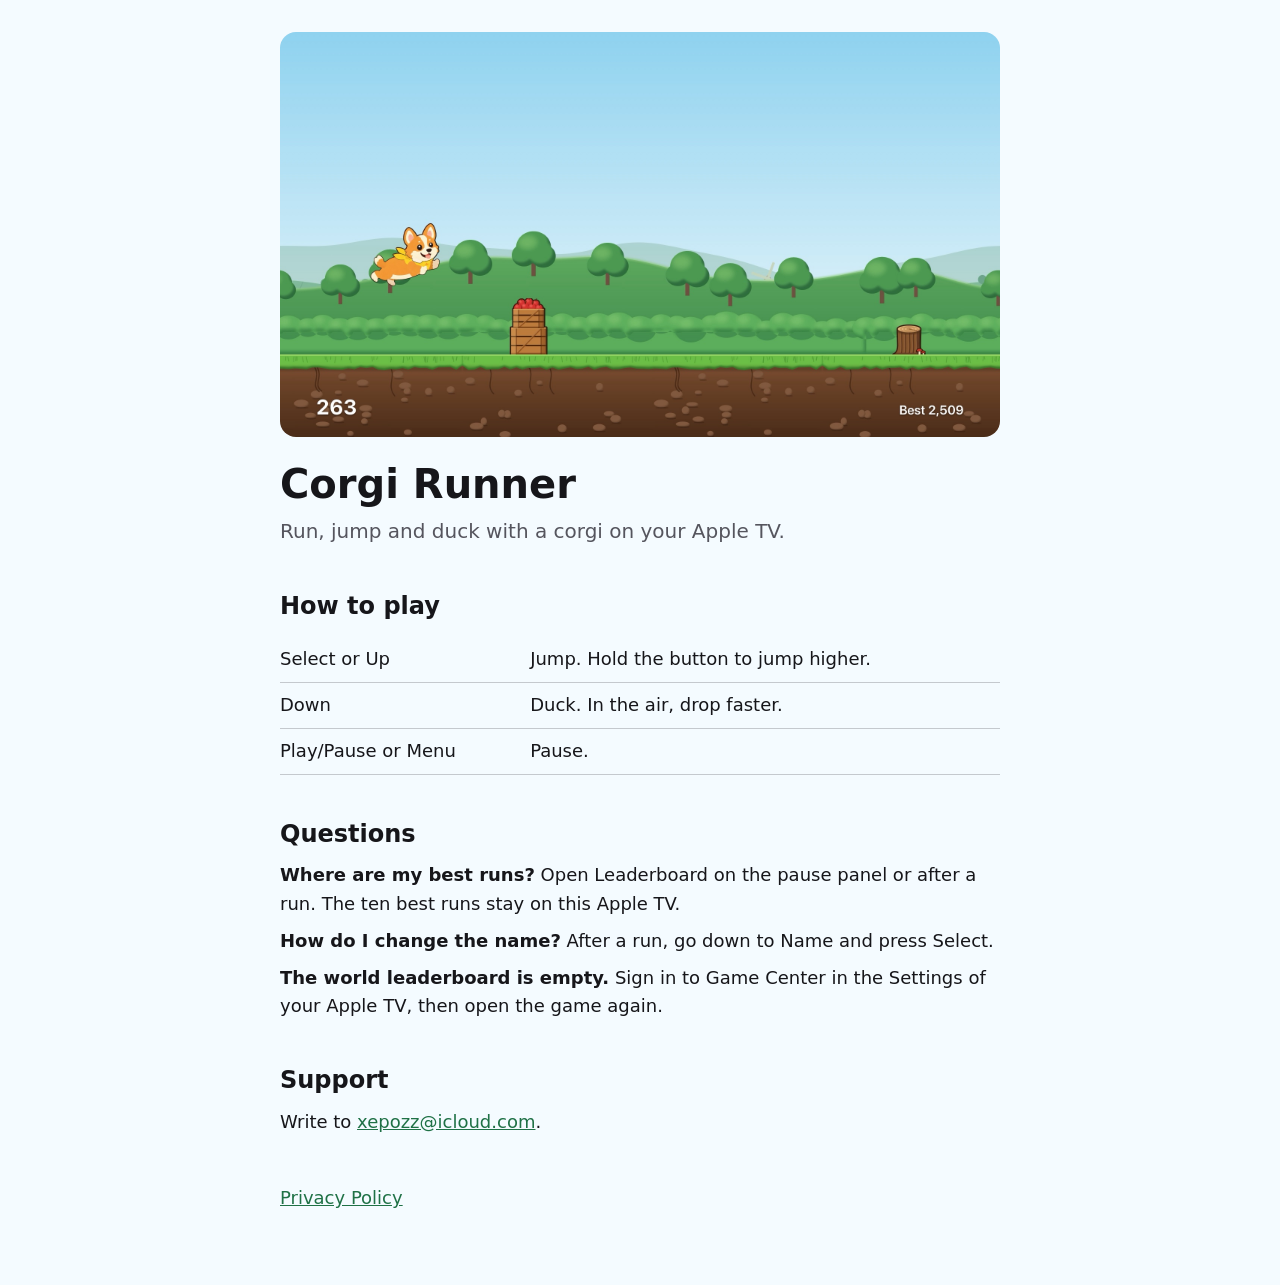
==== index.html @ 6d64ce17 "Corgi Runner: site and privacy policy" ====
<!DOCTYPE html>
<html lang="en">
<head>
<meta charset="UTF-8">
<meta name="viewport" content="width=device-width, initial-scale=1">
<title>Corgi Runner for Apple TV</title>
<meta name="description" content="Corgi Runner is an arcade game for Apple TV: run, jump and duck with a corgi through three worlds.">
<link rel="stylesheet" href="style.css">
</head>
<body>
<main>
<img src="corgi-runner.jpg" width="1920" height="1080" alt="A corgi jumps over a crate of apples on green hills">
<h1>Corgi Runner</h1>
<p class="lead">Run, jump and duck with a corgi on your Apple TV.</p>

<h2>How to play</h2>
<table>
<tr><td>Select or Up</td><td>Jump. Hold the button to jump higher.</td></tr>
<tr><td>Down</td><td>Duck. In the air, drop faster.</td></tr>
<tr><td>Play/Pause or Menu</td><td>Pause.</td></tr>
</table>

<h2>Questions</h2>
<p><strong>Where are my best runs?</strong> Open Leaderboard on the pause panel or after a run. The ten best runs stay on this Apple TV.</p>
<p><strong>How do I change the name?</strong> After a run, go down to Name and press Select.</p>
<p><strong>The world leaderboard is empty.</strong> Sign in to Game Center in the Settings of your Apple TV, then open the game again.</p>

<h2>Support</h2>
<p>Write to <a href="mailto:xepozz@icloud.com">xepozz@icloud.com</a>.</p>

<footer><p><a href="privacy.html">Privacy Policy</a></p></footer>
</main>
</body>
</html>
---- style.css ----
:root { color-scheme: light dark; --bg: #f4fbff; --text: #16161a; --muted: #55555e; --link: #1f7146; }
@media (prefers-color-scheme: dark) { :root { --bg: #0b1830; --text: #f3f3f5; --muted: #a9b4c8; --link: #7bf2a5; } }
* { box-sizing: border-box; }
body { margin: 0; background: var(--bg); color: var(--text); font: 18px/1.6 -apple-system, system-ui, sans-serif; }
main { max-width: 760px; margin: 0 auto; padding: 32px 20px 64px; }
h1 { font-size: 40px; line-height: 1.15; margin: 24px 0 8px; }
h2 { font-size: 24px; margin: 40px 0 8px; }
p { margin: 8px 0; }
.lead { color: var(--muted); font-size: 20px; }
img { width: 100%; height: auto; border-radius: 16px; display: block; }
table { border-collapse: collapse; width: 100%; margin: 12px 0; }
td { padding: 8px 12px 8px 0; border-bottom: 1px solid color-mix(in srgb, var(--muted) 30%, transparent); vertical-align: top; }
a { color: var(--link); }
footer { margin-top: 48px; color: var(--muted); }
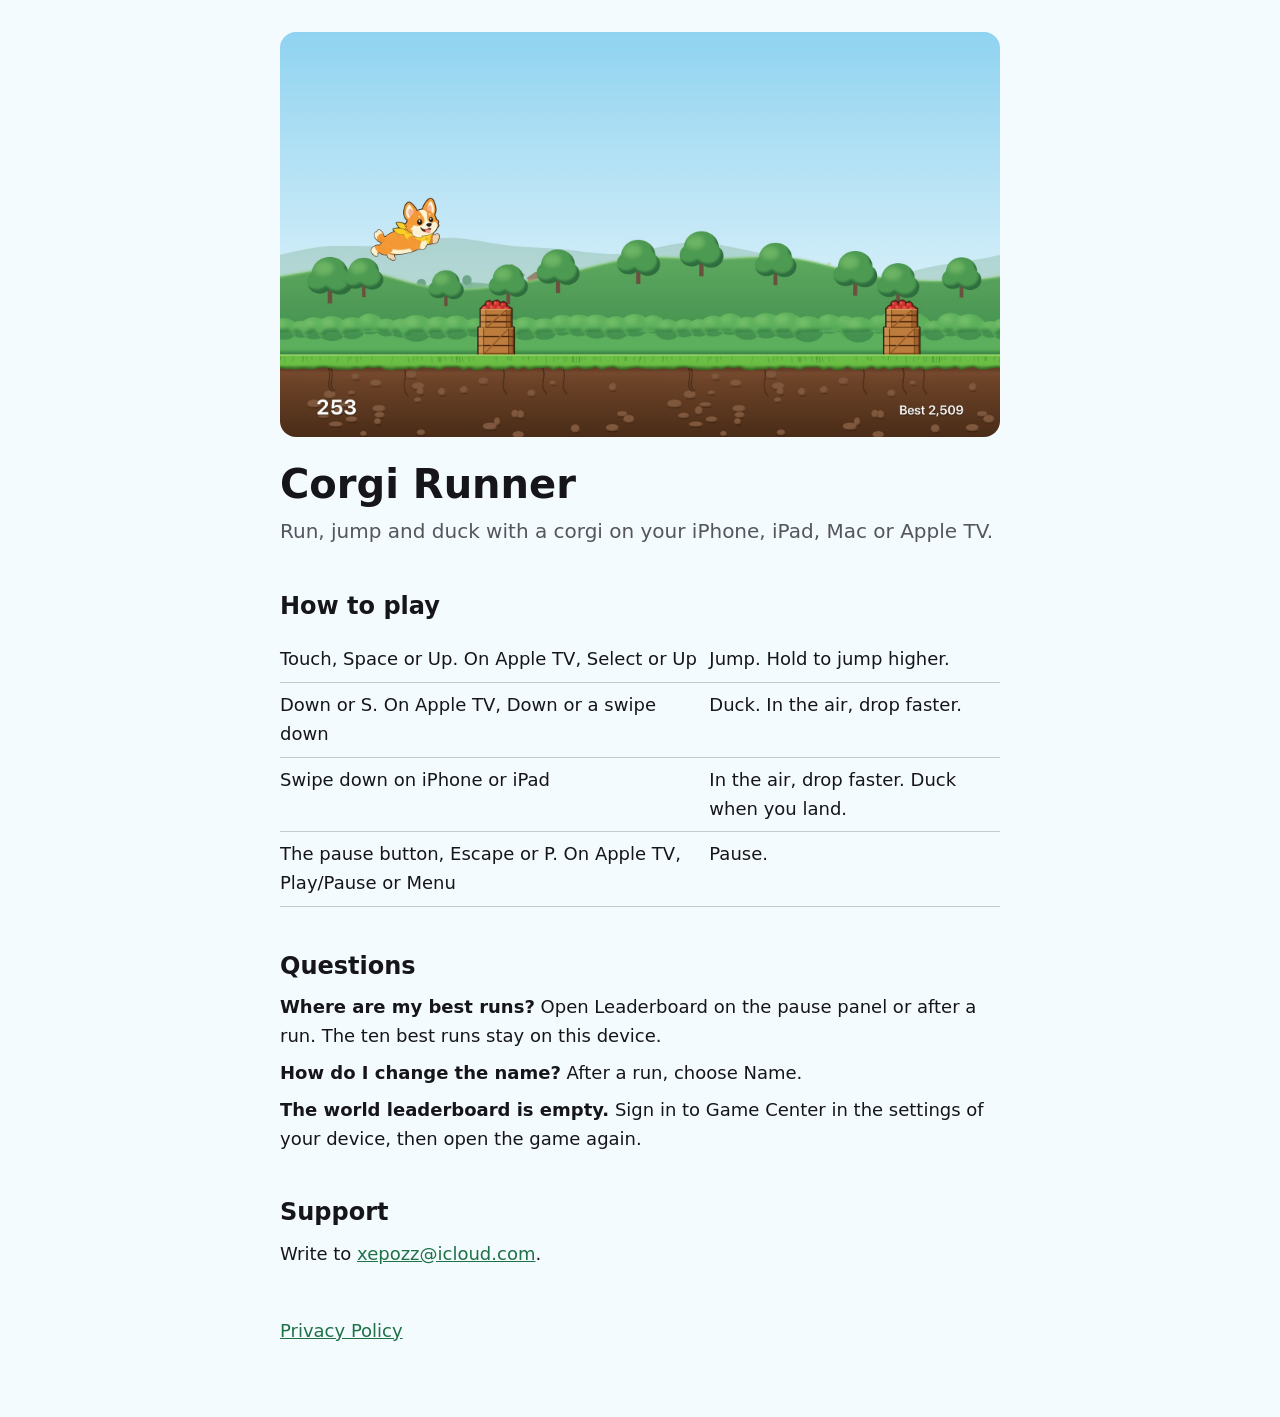
==== commit 5f559379: "The iPhone, iPad and Mac version: controls and policy" ====
--- a/index.html
+++ b/index.html
@@ -3,27 +3,28 @@
 <head>
 <meta charset="UTF-8">
 <meta name="viewport" content="width=device-width, initial-scale=1">
-<title>Corgi Runner for Apple TV</title>
-<meta name="description" content="Corgi Runner is an arcade game for Apple TV: run, jump and duck with a corgi through three worlds.">
+<title>Corgi Runner for iPhone, iPad, Mac and Apple TV</title>
+<meta name="description" content="Corgi Runner is an arcade game for iPhone, iPad, Mac and Apple TV: run, jump and duck with a corgi through three worlds.">
 <link rel="stylesheet" href="style.css">
 </head>
 <body>
 <main>
 <img src="corgi-runner.jpg" width="1920" height="1080" alt="A corgi jumps over a crate of apples on green hills">
 <h1>Corgi Runner</h1>
-<p class="lead">Run, jump and duck with a corgi on your Apple TV.</p>
+<p class="lead">Run, jump and duck with a corgi on your iPhone, iPad, Mac or Apple TV.</p>
 
 <h2>How to play</h2>
 <table>
-<tr><td>Select or Up</td><td>Jump. Hold the button to jump higher.</td></tr>
-<tr><td>Down</td><td>Duck. In the air, drop faster.</td></tr>
-<tr><td>Play/Pause or Menu</td><td>Pause.</td></tr>
+<tr><td>Touch, Space or Up. On Apple TV, Select or Up</td><td>Jump. Hold to jump higher.</td></tr>
+<tr><td>Down or S. On Apple TV, Down or a swipe down</td><td>Duck. In the air, drop faster.</td></tr>
+<tr><td>Swipe down on iPhone or iPad</td><td>In the air, drop faster. Duck when you land.</td></tr>
+<tr><td>The pause button, Escape or P. On Apple TV, Play/Pause or Menu</td><td>Pause.</td></tr>
 </table>
 
 <h2>Questions</h2>
-<p><strong>Where are my best runs?</strong> Open Leaderboard on the pause panel or after a run. The ten best runs stay on this Apple TV.</p>
-<p><strong>How do I change the name?</strong> After a run, go down to Name and press Select.</p>
-<p><strong>The world leaderboard is empty.</strong> Sign in to Game Center in the Settings of your Apple TV, then open the game again.</p>
+<p><strong>Where are my best runs?</strong> Open Leaderboard on the pause panel or after a run. The ten best runs stay on this device.</p>
+<p><strong>How do I change the name?</strong> After a run, choose Name.</p>
+<p><strong>The world leaderboard is empty.</strong> Sign in to Game Center in the settings of your device, then open the game again.</p>
 
 <h2>Support</h2>
 <p>Write to <a href="mailto:xepozz@icloud.com">xepozz@icloud.com</a>.</p>
